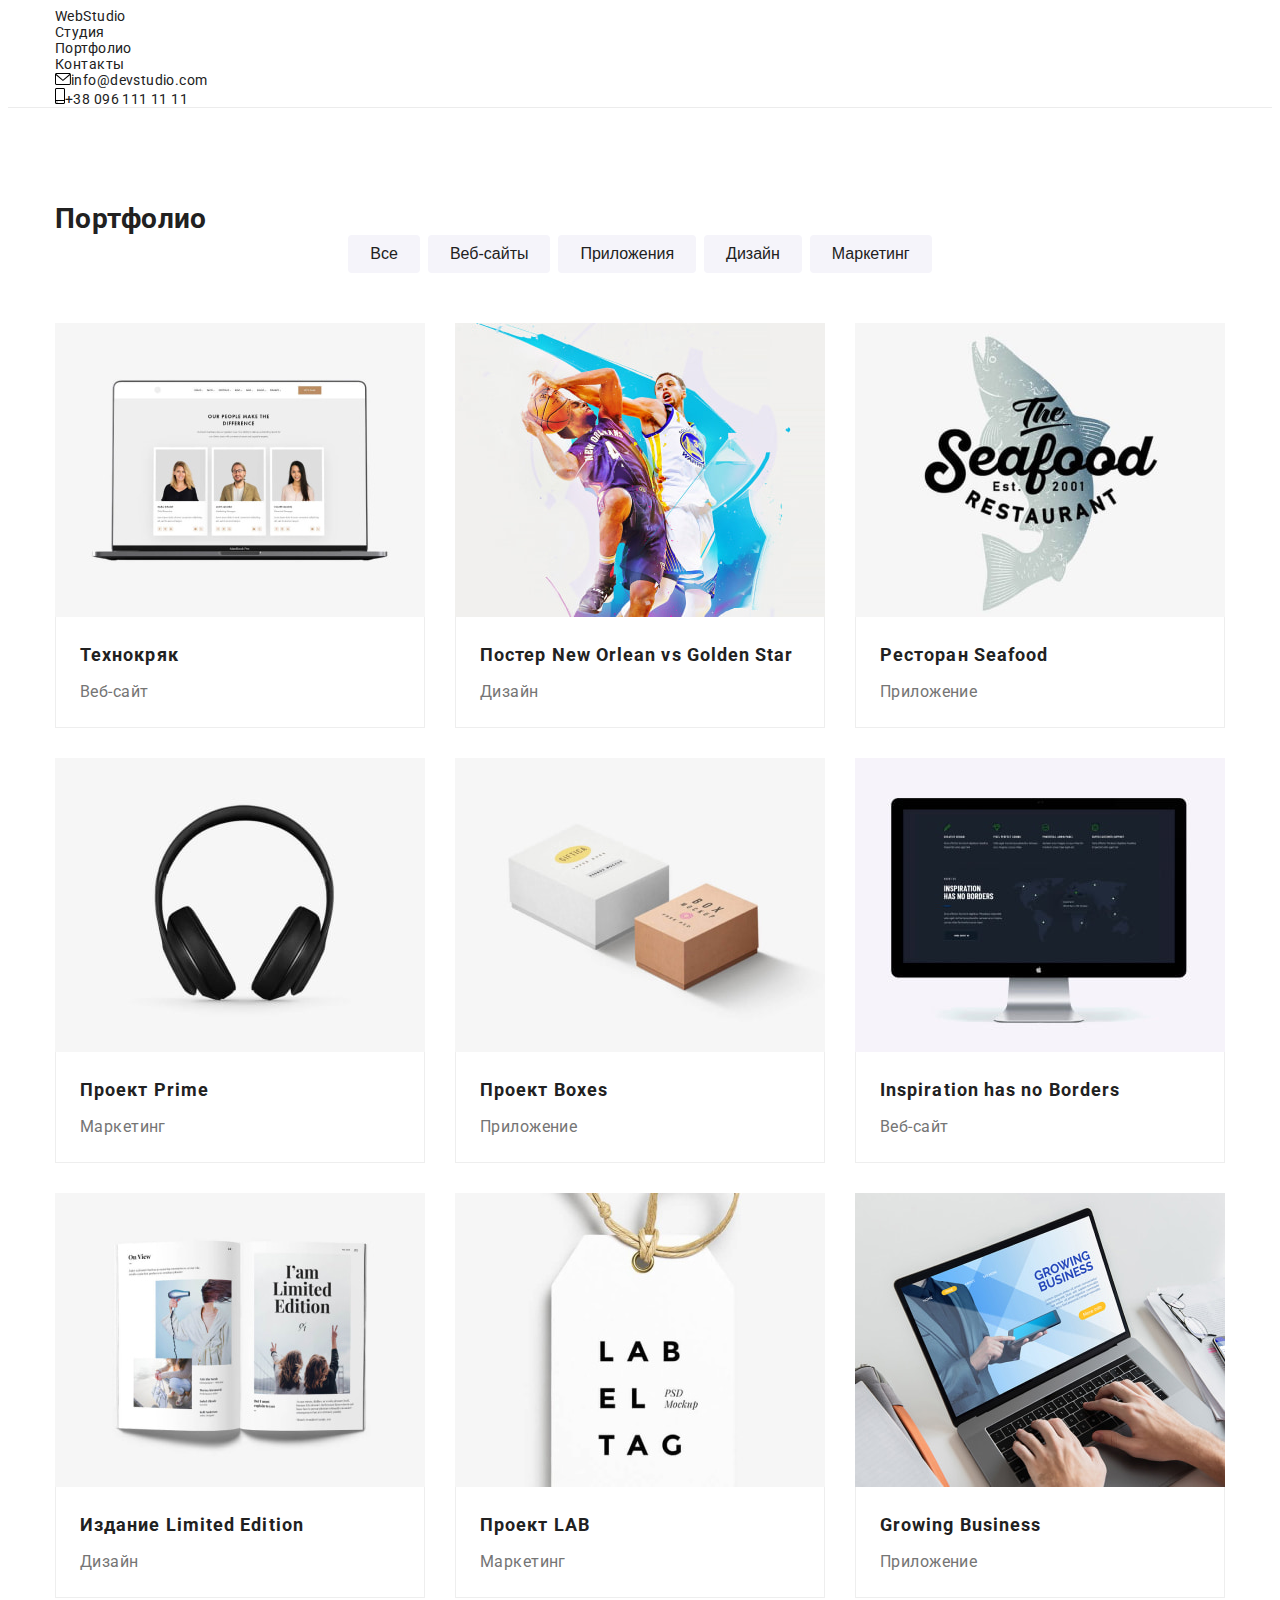
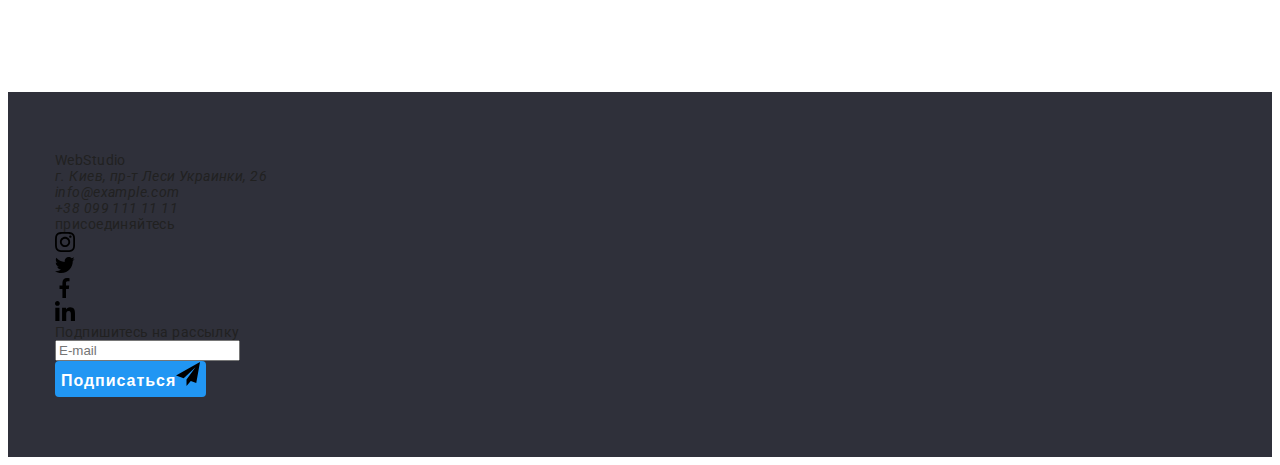
==== portfolio.html @ ee99126b "Added clone repository goit-markup-hw-06" ====
<!DOCTYPE html>
<html lang="ru">
  <head>
    <meta charset="UTF-8" />
    <meta http-equiv="X-UA-Compatible" content="IE=edge" />
    <meta name="viewport" content="width=device-width, initial-scale=1.0" />
    <title>Студия</title>
    <link
      rel="stylesheet"
      href="https://cdnjs.cloudflare.com/ajax/libs/modern-normalize/1.1.0/modern-normalize.min.css"
      integrity="sha512-wpPYUAdjBVSE4KJnH1VR1HeZfpl1ub8YT/NKx4PuQ5NmX2tKuGu6U/JRp5y+Y8XG2tV+wKQpNHVUX03MfMFn9Q=="
      crossorigin="anonymous"
      referrerpolicy="no-referrer"
    />
    <link rel="stylesheet" href="./css/styles.css" />
    <link rel="preconnect" href="https://fonts.googleapis.com" />
    <link rel="preconnect" href="https://fonts.gstatic.com" crossorigin />
    <link
      href="https://fonts.googleapis.com/css2?family=Raleway:wght@700&family=Roboto:wght@400;500;700;900&display=swap"
      rel="stylesheet"
    />
  </head>

  <body>
    <!-- header -->
    <header class="header">
      <div class="container header-container">
        <nav class="header-nav">
          <a class="header-logo link" href="/index.html"
            ><span class="header-colortext">Web</span>Studio</a
          >

          <ul class="list header-list">
            <li class="header-item">
              <a class="link header-link" href="./index.html">Студия</a>
            </li>
            <li class="header-item">
              <a class="link header-link current" href="./portfolio.html"
                >Портфолио</a
              >
            </li>
            <li class="header-item">
              <a class="link header-link" href="">Контакты</a>
            </li>
          </ul>
        </nav>

        <ul class="list contacts-list">
          <li class="header-item">
            <a class="link header-icon-link" href="mailto:info@devstudio.com"
              ><svg class="header-icon" width="16" height="12">
                <use href="./images/icons.svg#icon-mail"></use></svg
              >info@devstudio.com</a
            >
          </li>
          <li class="header-item">
            <a class="link header-icon-link" href="tel:+380961111111">
              <svg class="header-icon" width="10" height="16">
                <use href="./images/icons.svg#icon-smartphone"></use></svg
              >+38 096 111 11 11</a
            >
          </li>
        </ul>
      </div>
    </header>

    <main>
      <!-- portfolio page -->
      <section class="section portfolio">
        <div class="container">
          <!-- logical header  -->
          <h1 class="portfolio-title">Портфолио</h1>

          <!-- button block -->
          <ul class="list portfolio-filter-list">
            <li class="portfolio-item">
              <button class="portfolio-btn" type="button">Все</button>
            </li>
            <li class="portfolio-item">
              <button class="portfolio-btn" type="button">Веб-сайты</button>
            </li>
            <li class="portfolio-item">
              <button class="portfolio-btn" type="button">Приложения</button>
            </li>
            <li class="portfolio-item">
              <button class="portfolio-btn" type="button">Дизайн</button>
            </li>
            <li class="portfolio-item">
              <button class="portfolio-btn" type="button">Маркетинг</button>
            </li>
          </ul>

          <ul class="list portfolio-list">
            <li class="portfolio-item portfolio-cards">
              <a class="link portfolio-link" href="">
                <div class="portfolio-cards-div">
                  <img
                    class="portfolio-picture"
                    src="./images/portfolio/site-technocryak.jpg"
                    alt="Веб-сайт"
                    width="370"
                  />
                  <p class="portfolio-text-back">
                    Технокряк это современная площадка распространения
                    коронавируса. Компании используют эту платформу для
                    цифрового шпионажа и атак на защищённые сервера конкурентов.
                  </p>
                </div>

                <div class="portfolio-div">
                  <h2 class="portfolio-second-title">Технокряк</h2>
                  <p class="portfolio-after-title">Веб-сайт</p>
                </div>
              </a>
            </li>

            <li class="portfolio-item portfolio-cards">
              <a class="link portfolio-link" href="">
                <div class="portfolio-cards-div">
                  <img
                    class="portfolio-picture"
                    src="./images/portfolio/poster.jpg"
                    alt="Баскетболисты играют в баскетбол"
                    width="370"
                  />

                  <p class="portfolio-text-back">
                    Технокряк это современная площадка распространения
                    коронавируса. Компании используют эту платформу для
                    цифрового шпионажа и атак на защищённые сервера конкурентов.
                  </p>
                </div>

                <div class="portfolio-div">
                  <h2 class="portfolio-second-title">
                    Постер New Orlean vs Golden Star
                  </h2>
                  <p class="portfolio-after-title">Дизайн</p>
                </div>
              </a>
            </li>

            <li class="portfolio-item portfolio-cards">
              <a class="link portfolio-link" href="">
                <div class="portfolio-cards-div">
                  <img
                    class="portfolio-picture"
                    src="./images/portfolio/restaurant-seafood.jpg"
                    alt="Логотип с рыбой"
                    width="370"
                  />

                  <p class="portfolio-text-back">
                    Технокряк это современная площадка распространения
                    коронавируса. Компании используют эту платформу для
                    цифрового шпионажа и атак на защищённые сервера конкурентов.
                  </p>
                </div>

                <div class="portfolio-div">
                  <h2 class="portfolio-second-title">Ресторан Seafood</h2>
                  <p class="portfolio-after-title">Приложение</p>
                </div>
              </a>
            </li>

            <li class="portfolio-item portfolio-cards">
              <a class="link portfolio-link" href="">
                <div class="portfolio-cards-div">
                  <img
                    class="portfolio-picture"
                    src="./images/portfolio/project-prime.jpg"
                    alt="Черные наушники"
                    width="370"
                  />
                  <p class="portfolio-text-back">
                    Технокряк это современная площадка распространения
                    коронавируса. Компании используют эту платформу для
                    цифрового шпионажа и атак на защищённые сервера конкурентов.
                  </p>
                </div>

                <div class="portfolio-div">
                  <h2 class="portfolio-second-title">Проект Prime</h2>
                  <p class="portfolio-after-title">Маркетинг</p>
                </div>
              </a>
            </li>

            <li class="portfolio-item portfolio-cards">
              <a class="link portfolio-link" href="">
                <div class="portfolio-cards-div">
                  <img
                    class="portfolio-picture"
                    src="./images/portfolio/project-boxes.jpg"
                    alt="Две коробки"
                    width="370"
                  />
                  <p class="portfolio-text-back">
                    Технокряк это современная площадка распространения
                    коронавируса. Компании используют эту платформу для
                    цифрового шпионажа и атак на защищённые сервера конкурентов.
                  </p>
                </div>

                <div class="portfolio-div">
                  <h2 class="portfolio-second-title">Проект Boxes</h2>
                  <p class="portfolio-after-title">Приложение</p>
                </div>
              </a>
            </li>

            <li class="portfolio-item portfolio-cards">
              <a class="link portfolio-link" href="">
                <div class="portfolio-cards-div">
                  <img
                    class="portfolio-picture"
                    src="./images/portfolio/site-inspiration.jpg"
                    alt="Монитор со статистикой"
                    width="370"
                  />
                  <p class="portfolio-text-back">
                    Технокряк это современная площадка распространения
                    коронавируса. Компании используют эту платформу для
                    цифрового шпионажа и атак на защищённые сервера конкурентов.
                  </p>
                </div>

                <div class="portfolio-div">
                  <h2 class="portfolio-second-title" lang="en">
                    Inspiration has no Borders
                  </h2>
                  <p class="portfolio-after-title">Веб-сайт</p>
                </div>
              </a>
            </li>

            <li class="portfolio-item portfolio-cards">
              <a class="link portfolio-link" href="">
                <div class="portfolio-cards-div">
                  <img
                    class="portfolio-picture"
                    src="./images/portfolio/limited-edition.jpg"
                    alt="Книга со статьями"
                    width="370"
                  />
                  <p class="portfolio-text-back">
                    Технокряк это современная площадка распространения
                    коронавируса. Компании используют эту платформу для
                    цифрового шпионажа и атак на защищённые сервера конкурентов.
                  </p>
                </div>

                <div class="portfolio-div">
                  <h2 class="portfolio-second-title">
                    Издание Limited Edition
                  </h2>
                  <p class="portfolio-after-title">Дизайн</p>
                </div>
              </a>
            </li>

            <li class="portfolio-item portfolio-cards">
              <a class="link portfolio-link" href="">
                <div class="portfolio-cards-div">
                  <img
                    class="portfolio-picture"
                    src="./images/portfolio/project-lab.jpg"
                    alt="Бирка"
                    width="370"
                  />
                  <p class="portfolio-text-back">
                    Технокряк это современная площадка распространения
                    коронавируса. Компании используют эту платформу для
                    цифрового шпионажа и атак на защищённые сервера конкурентов.
                  </p>
                </div>

                <div class="portfolio-div">
                  <h2 class="portfolio-second-title">Проект LAB</h2>
                  <p class="portfolio-after-title">Маркетинг</p>
                </div>
              </a>
            </li>

            <li class="portfolio-item portfolio-cards">
              <a class="link portfolio-link" href="">
                <div class="portfolio-cards-div">
                  <img
                    class="portfolio-picture"
                    src="./images/portfolio/growing-business.jpg"
                    alt="Человек печтает на ноутбуке"
                    width="370"
                  />
                  <p class="portfolio-text-back">
                    Технокряк это современная площадка распространения
                    коронавируса. Компании используют эту платформу для
                    цифрового шпионажа и атак на защищённые сервера конкурентов.
                  </p>
                </div>

                <div class="portfolio-div">
                  <h2 class="portfolio-second-title" lang="en">
                    Growing Business
                  </h2>
                  <p class="portfolio-after-title">Приложение</p>
                </div>
              </a>
            </li>
          </ul>
        </div>
      </section>
    </main>
    <!-- site footer -->
    <footer class="footer">
      <div class="container footer-container">
        <div class="footer-address-div">
          <a class="link footer-logo" href="/index.html"
            ><span class="footer-colortext">Web</span>Studio</a
          >

          <address class="footer-address">
            <ul class="list footer-list">
              <li class="footer-contact">
                <a
                  class="link add"
                  target="_blank"
                  rel="noopener noreferrer"
                  href="https://goo.gl/maps/jbVV8wjMCnb47XMv7"
                  >г. Киев, пр-т Леси Украинки, 26</a
                >
              </li>
              <li class="footer-contact">
                <a class="link footer-contact" href="mailto:info@example.com"
                  >info@example.com</a
                >
              </li>
              <li class="footer-contact">
                <a class="link footer-contact" href="tel:+380991111111"
                  >+38 099 111 11 11</a
                >
              </li>
            </ul>
          </address>
        </div>

        <div class="footer-social-div">
          <p class="footer-text">присоединяйтесь</p>
          <ul class="list footer-social-list">
            <li class="footer-social-item">
              <a class="footer-social-link footer-link" href="">
                <svg class="footer-social-icon" width="20" height="20">
                  <use href="./images/icons.svg#icon-instagram"></use>
                </svg>
              </a>
            </li>
            <li class="footer-social-item">
              <a class="footer-social-link footer-link" href=""
                ><svg class="footer-social-icon" width="20" height="20">
                  <use href="./images/icons.svg#icon-twitter"></use></svg
              ></a>
            </li>
            <li class="footer-social-item">
              <a class="footer-social-link footer-link" href=""
                ><svg class="footer-social-icon" width="20" height="20">
                  <use href="./images/icons.svg#icon-facebook"></use></svg
              ></a>
            </li>
            <li class="footer-social-item">
              <a class="footer-social-link footer-link" href=""
                ><svg class="footer-social-icon" width="20" height="20">
                  <use href="./images/icons.svg#icon-linkedin"></use></svg
              ></a>
            </li>
          </ul>
        </div>

        <form class="footer-send" action="#">
          <div class="footer-form-div">
            <div class="footer-form-send">
              <p class="footer-send-title">Подпишитесь на рассылку</p>
              <input
                class="input footer-form-input"
                type="email"
                name="user-send-email"
                placeholder="E-mail"
              />
            </div>
            <div class="footer-button-div">
              <button class="button footer-button-send" type="submit">
                Подписаться<svg class="footer-btn-icon" width="24" height="24">
                  <use href="images/icons.svg#icon-icon-send"></use>
                </svg>
              </button>
            </div>
          </div>
        </form>
      </div>
    </footer>
  </body>
</html>
---- css/styles.css ----
/* basic style settings */

*,
::after,
::before {
  box-sizing: border-box;
}

p,
h1,
h2,
h3,
h4,
h5,
h6 {
  margin: 0;
  padding: 0;
}

ul,
ol {
  margin: 0;
  padding-left: 0;
  list-style: none;
}

img {
  display: block;
  max-width: 100%;
  height: auto;
}

.section {
  padding-top: 94px;
  padding-bottom: 94px;
}

.container {
  width: 1200px;
  padding-left: 15px;
  padding-right: 15px;
  margin: 0 auto;
}

.link {
  display: block;
  text-decoration: none;
  color: var(--primary-text-color);
}

.input {
  outline: none;
}

:root {
  --primary-text-color: #212121;
  --accent-color: #2196f3;
  --paragraph-color: #757575;
  --primary-background-color: #e5e5e5;
  --primary-white-color: #ffffff;
  --accent-background-color: #2f303a;
  --background-btn-color: #f5f4fa;
  --background-accent-btn: #188ce8;
  --header-border: #ececec;
  --icon-color: #afb1b8;
}

@keyframes animation-btn {
  0% {
    opacity: 0;
  }

  100% {
    opacity: 1;
  }
}

body {
  color: var(--primary-text-color);
  background-color: var(--primary-white-color);

  font-family: Roboto, sans-serif;
  font-size: 14px;
  letter-spacing: 0.03em;
}

/* customizing styles header */

.header {
  border-bottom: 1px solid var(--header-border);
}

.header__container {
  display: flex;
  align-items: center;
}

.nav {
  display: flex;
  align-items: center;
}

.logo {
  font-family: Raleway;
  font-size: 26px;
  line-height: 1.19;
}

.logo__text {
  color: var(--accent-color);
}

.page__list {
  display: flex;
  margin-left: 93px;
}

.page__item {
  display: flex;
  justify-content: center;
  align-items: center;

  margin-right: 50px;
}

.page__item:last-child {
  margin-right: 0;
}

.page__link {
  display: block;
  padding-top: 32px;
  padding-bottom: 32px;

  position: relative;

  transition: 250ms cubic-bezier(0.4, 0, 0.2, 1);
}

.page__link:hover,
.page__link:focus {
  color: var(--accent-color);
}

.page__link::after {
  content: "";

  display: block;
  position: absolute;
  bottom: -1px;

  width: 100%;
  height: 4px;
  border-radius: 2px;
  opacity: 0;

  background-color: var(--accent-color);

  transition: 250ms cubic-bezier(0.4, 0, 0.2, 1);
}

.page__link:hover::after,
.page__link:focus::after {
  opacity: 1;
}

.page__link--after::after {
  content: "";

  display: block;
  position: absolute;
  bottom: -1px;

  width: 100%;
  height: 4px;
  border-radius: 2px;
  opacity: 1;

  background-color: var(--accent-color);

  transition: 250ms cubic-bezier(0.4, 0, 0.2, 1);
}

.contacts__list {
  display: flex;
  margin-left: auto;
}

.contacts__item--append {
  margin-right: 50px;
}

.contacts__link {
  display: flex;
  align-items: center;

  font-weight: 500;
  letter-spacing: 0.02em;

  fill: var(--paragraph-color);
  color: var(--paragraph-color);

  transition: 250ms cubic-bezier(0.4, 0, 0.2, 1);
}

.contacts__link:hover,
.contacts__link:focus {
  fill: var(--accent-color);
  color: var(--accent-color);
}

.contacts__icon {
  display: flex;
  margin-right: 10px;
}

/* customizing styles hero block */

.hero {
  max-width: 1600px;
  height: 600px;

  background-color: var(--accent-background-color);
  background-image: linear-gradient(
      rgba(47, 48, 58, 0.4),
      rgba(47, 48, 58, 0.4)
    ),
    url(../images/hero-bg.jpg);
  background-repeat: no-repeat;
  background-position: center;
  background-size: cover;

  margin: 0 auto;
  padding-top: 200px;
  padding-bottom: 200px;
  align-items: center;
}

.hero__container {
  text-align: center;
}

.hero__title {
  margin-bottom: 30px;

  color: var(--primary-white-color);

  font-weight: 900;
  font-size: 44px;
  line-height: 1.36;
  text-align: center;
  letter-spacing: 0.06em;
  text-transform: uppercase;
}

.button {
  font-weight: bold;
  font-size: 16px;
  line-height: calc(30 / 16);
  letter-spacing: 0.06em;

  border-radius: 4px;
  border: none;

  cursor: pointer;

  color: var(--primary-white-color);
  background-color: var(--accent-color);

  transition: 250ms cubic-bezier(0.4, 0, 0.2, 1);
}

.hero__btn {
  padding: 10px 32px;
}

.hero__btn:hover,
.hero__btn:focus {
  background-color: var(--background-accent-btn);
}

/***** customizing styles about, advantages and svg-div blocks *****/

/* block about */
.about {
  padding-top: 94px;
  padding-bottom: 94px;
}

.about__title--hidden {
  /* hide the title */
  position: absolute;
  width: 1px;
  height: 1px;
  margin: -1px;
  padding: 0;
  overflow: hidden;
  border: 0;
  clip: rect(0 0 0 0);
}

/* block advantages */

.advantages {
  display: flex;
  justify-content: space-between;
}

.advantages__item--append {
  margin-right: 30px;
}

.advantages__item--preperend {
  margin-right: 0;
}

/* block svg-div */

.svg-box {
  display: flex;
  align-items: center;
  justify-content: center;

  margin-bottom: 30px;

  width: 270px;
  height: 120px;

  background-color: var(--background-btn-color);
  border-radius: 4px;
}

.advantages__title {
  margin-bottom: 10px;

  font-size: 14px;
  line-height: 1.14;
  text-transform: uppercase;
}

.advantages__text {
  line-height: 1.5;

  color: var(--paragraph-color);
}

/* customizing styles activity block */

.activity {
  padding-top: 0;
}

.activity__title {
  margin-bottom: 50px;

  font-size: 36px;
  line-height: 1.17;
  text-align: center;
}

/* development block */

.development__list {
  display: flex;
  align-items: center;
}

.development__item--append {
  margin-right: 30px;
}

.development__item--prepend {
  margin-right: 0;
}

.picture-box {
  position: relative;
}

.picture__text {
  position: absolute;
  bottom: 0;
  left: 0;

  width: 100%;
  padding: 27px;

  font-weight: bold;
  letter-spacing: 0.03em;
  line-height: 1.14;
  text-align: center;
  text-transform: uppercase;

  color: var(--primary-white-color);
  background: rgba(47, 48, 58, 0.8);
}

/* customizing styles team block */

.team {
  background-color: var(--background-btn-color);
}

.team__title {
  margin-bottom: 50px;

  font-size: 36px;
  line-height: calc(42 / 36);
  text-align: center;
}

.employee {
  display: flex;
  align-items: center;
  justify-content: center;
}

.employee__item--append {
  margin-right: 30px;
}

.employee__item--prepend {
  margin-right: 0;
}

.employee__item {
  background-color: var(--primary-white-color);

  box-shadow: 0px 1px 3px rgba(0, 0, 0, 0.12), 0px 1px 1px rgba(0, 0, 0, 0.14),
    0px 2px 1px rgba(0, 0, 0, 0.2);
  border-radius: 0px 0px 4px 4px;
}

.description {
  padding-top: 30px;
  padding-bottom: 30px;
}

.description__title {
  margin-bottom: 10px;

  font-weight: 500;
  font-size: 16px;
  line-height: 1.18;
  text-align: center;
}

.description__text {
  margin-bottom: 16px;

  color: var(--paragraph-color);

  font-size: 16px;
  line-height: 1.18;
  text-align: center;
}

.social-networks {
  display: flex;
  justify-content: center;
}

.social-networks__item--append {
  margin-right: 10px;
}

.social-networks__item--prepend {
  margin-right: 0;
}

.social-networks__link {
  display: flex;
  align-items: center;
  justify-content: center;

  width: 44px;
  height: 44px;
  border-radius: 50%;

  transition: 250ms cubic-bezier(0.4, 0, 0.2, 1);
}

.social-networks__link:hover,
.social-networks__link:focus {
  background-color: var(--accent-color);
}

.social-networks__link:hover .social-networks__icon,
.social-networks__link:focus .social-networks__icon {
  fill: var(--primary-white-color);
}

.social-networks__icon {
  fill: var(--icon-color);

  transition: 250ms cubic-bezier(0.4, 0, 0.2, 1);
}

/* customizing styles clients */

.clients-box__title {
  text-align: center;
  margin-bottom: 50px;

  font-size: 36px;
  line-height: calc(42 / 36);
  letter-spacing: 0.03em;
}

.brand {
  display: flex;
  align-items: center;
  justify-content: center;
}

.brand__item--append {
  margin-right: 30px;
}

.brand__link {
  display: flex;
  align-items: center;
  justify-content: center;

  width: 170px;
  height: 92px;

  border: 1px solid #afb1b8;
  border-radius: 4px;

  fill: var(--icon-color);

  transition: 250ms cubic-bezier(0.4, 0, 0.2, 1);
}

.brand__icon {
  fill: var(--icon-color);

  transition: 250ms cubic-bezier(0.4, 0, 0.2, 1);
}

.brand__link:hover,
.brand__link:focus {
  border: 1px solid var(--accent-color);
}

.brand__link:hover .brand__icon,
.brand__link:focus .brand__icon {
  fill: var(--accent-color);
}

/* customizing styles footer */

.footer {
  padding-top: 60px;
  padding-bottom: 60px;

  background-color: var(--accent-background-color);
}

.footer__container {
  display: flex;
  align-items: baseline;
}

.address-box:not(:last-child) {
  margin-right: 70px;
}

.logo--inverse {
  margin-bottom: 20px;

  color: var(--primary-white-color);
}

.logo__text--accent-color {
  color: var(--accent-color);
}

.address__link:focus {
  color: var(--accent-color);
}

.address__link {
  font-style: normal;
  line-height: 1.71;

  color: rgba(255, 255, 255, 0.6);
}

.address__link--light-color {
  color: var(--primary-white-color);

  transition: 250ms cubic-bezier(0.4, 0, 0.2, 1);
}

.address__link--light-color:hover,
.address__link--light-color:focus {
  color: var(--accent-color);
}

.address__item--append {
  margin-bottom: 9px;
}

.social-box {
  margin-right: 93px;
}

.social-box__text {
  margin-bottom: 20px;

  font-weight: bold;
  line-height: 16px;
  letter-spacing: 0.03em;
  text-transform: uppercase;

  color: var(--primary-white-color);
}

.footer-social {
  display: flex;
  justify-content: center;
}

.footer-social__item--append {
  margin-right: 10px;
}

.footer-social__link {
  display: flex;
  align-items: center;
  justify-content: center;

  padding: 15px;
}

.footer-social__icon {
  fill: var(--primary-white-color);

  transition: 250ms cubic-bezier(0.4, 0, 0.2, 1);
}

.footer-social__item {
  display: flex;
  align-items: center;
  justify-content: center;

  width: 44px;
  height: 44px;
  border-radius: 50%;

  transition: 250ms cubic-bezier(0.4, 0, 0.2, 1);

  background-color: rgba(255, 255, 255, 0.1);
}

.footer-social__item:hover,
.footer-social__item:focus {
  background-color: var(--accent-color);
}

/* customizing styles footer-form */

.footer-form-box {
  display: flex;
}

.footer-form {
  margin-right: 12px;
}

.footer-form__label {
  margin-bottom: 20px;

  font-weight: bold;
  font-size: 14px;
  line-height: calc(16 / 14);
  letter-spacing: 0.03em;
  text-transform: uppercase;

  color: var(--primary-white-color);
}

.footer-form__input {
  padding-top: 15px;
  padding-left: 16px;
  padding-bottom: 15px;

  width: 358px;
  height: 50px;

  border: 1px solid rgba(255, 255, 255, 0.3);
  box-sizing: border-box;
  filter: drop-shadow(0px 4px 4px rgba(0, 0, 0, 0.15));
  border-radius: 4px;

  color: var(--primary-white-color);
  background-color: var(--accent-background-color);

  transition: 250ms cubic-bezier(0.4, 0, 0.2, 1);
}

.footer-form__input:focus {
  border-color: var(--header-border);
}

.button-box {
  display: flex;
  align-items: flex-end;
}

.button--styles {
  display: flex;
  align-items: center;

  padding: 10px 29px;

  box-shadow: 0px 4px 4px rgba(0, 0, 0, 0.15);
}

.button--styles:hover,
.button--styles:focus {
  background-color: var(--background-accent-btn);
}

.button__icon {
  margin-left: 10px;

  fill: var(--primary-white-color);
}

/* customizing styles modal */

.backdrop-hidden {
  position: fixed;
  top: 0;

  width: 100vw;
  height: 100vw;

  transition: opacity 250ms cubic-bezier(0.4, 0, 0.2, 1),
    visibility 250ms cubic-bezier(0.4, 0, 0.2, 1);

  background-color: rgba(0, 0, 0, 0.2);
}

.is-hidden {
  opacity: 0;
  pointer-events: none;
  visibility: hidden;
}

.backdrop-hidden .is-hidden .modal {
  transform: scale(0.5) translate(30px, 30px);
}

.modal {
  position: fixed;
  top: 50%;
  left: 50%;
  transform: translate(-50%, -50%) scaleX(1);
  transition: 250ms cubic-bezier(0.4, 0, 0.2, 1);

  width: 528px;
  min-height: 581px;

  padding: 40px;

  box-shadow: 0px 1px 3px rgba(0, 0, 0, 0.12), 0px 1px 1px rgba(0, 0, 0, 0.14),
    0px 2px 1px rgba(0, 0, 0, 0.2);
  border-radius: 4px;

  animation-name: animation-btn;
  animation-duration: 1500ms;
  animation-timing-function: linear;
  /* animation-iteration-count: 1; */

  background-color: var(--primary-white-color);
}

.modal-close {
  position: absolute;
  top: 8px;
  right: 8px;

  display: flex;
  justify-content: center;
  text-align: center;
  align-items: center;

  padding: 0;

  width: 30px;
  height: 30px;

  border: 1px solid rgba(0, 0, 0, 0.1);
  border-radius: 30px;

  background-color: var(--primary-white-color);
}

.modal-close__icon {
  position: absolute;
  top: 50%;
  left: 50%;
  transform: translate(-50%, -50%);

  transition: 250ms cubic-bezier(0.4, 0, 0.2, 1);
}

.modal-close__icon:hover,
.modal-close__icon:focus {
  fill: var(--accent-color);
}

.modal__title {
  margin-bottom: 12px;

  font-weight: bold;
  font-size: 20px;
  line-height: 1.15;
  letter-spacing: 0.03em;
  text-align: center;
}

.modal-form-box--appened {
  margin-bottom: 10px;
}

.modal-form-box {
  position: relative;
}

/* меняем цвет бордера при фокусе в поле формы (2 способ)

.modal-form__box:focus-within > .form-input {
  border: 1px solid var(--accent-color);
} */

.label-contact {
  display: block;

  margin-bottom: 4px;

  font-size: 12px;
  line-height: 14px;
  letter-spacing: 1.17;

  color: var(--paragraph-color);
}

.input-contact {
  padding: 12px 16px;
  padding-left: 42px;

  width: 100%;
  height: 40px;

  border: 1px solid rgba(33, 33, 33, 0.2);
  box-sizing: border-box;
  border-radius: 4px;

  transition: 250ms cubic-bezier(0.4, 0, 0.2, 1);
}

.input-contact:focus {
  border: 1px solid var(--accent-color);
}

/* при фокусе иконка меняет цвет (выбираются все классы form-icon) */
.input-contact:focus ~ .form-icon {
  fill: var(--accent-color);
}

.input-contact--refactoring {
  resize: none;

  width: 100%;
  height: 120px;

  padding-left: 16px;
  margin-bottom: 20px;
}

.input-contact__textarea::placeholder {
  font-size: 12px;
  line-height: calc(14 / 12);
  letter-spacing: 0.01em;

  color: rgba(117, 117, 117, 0.5);
}

.form-icon {
  position: absolute;
  top: 55%;
  left: 15px;
}

.modal-checkbox {
  display: flex;
  align-items: center;

  margin-bottom: 30px;
}

.label-checkbox {
  display: inline-flex;
  align-items: center;

  margin-left: 10px;

  font-size: 14px;
  line-height: calc(24 / 14);
  letter-spacing: 0.03em;

  color: var(--paragraph-color);
}

.input-checkbox {
  -webkit-appearance: none;
  -moz-appearance: none;
  appearance: none;

  position: absolute;

  transition: 250ms cubic-bezier(0.4, 0, 0.2, 1);
}

.modal-checkbox__text {
  display: inline-block;

  margin-right: 9px;

  width: 16px;
  height: 15px;

  border: 2px solid var(--primary-text-color);
  border-radius: 2px;
}

.input-checkbox:checked + .modal-checkbox__text {
  background-image: url(../images/icon-check.svg);
  background-size: contain;
  background-origin: border-box;

  border: none;
}

.modal-checkbox__box {
  position: relative;

  margin-left: 4px;
}

.modal-checkbox__link {
  text-decoration: none;

  color: var(--accent-color);
}

.modal-checkbox__link::after {
  content: "";
  position: absolute;

  width: 100%;

  left: 0;
  bottom: 4px;

  border: 0.1px solid var(--accent-color);
}

.form-button {
  text-align: center;
}

.button__submit {
  text-align: center;
  align-items: center;

  padding: 10px 55px;

  font-weight: bold;
  font-size: 16px;
  line-height: calc(30 / 16);
  letter-spacing: 0.06em;

  box-shadow: 0px 4px 4px rgba(0, 0, 0, 0.15);
  border-radius: 4px;
  border: none;

  background: var(--accent-color);
  color: var(--primary-white-color);

  transition: 250ms cubic-bezier(0.4, 0, 0.2, 1);
}

.button__submit:hover,
.button__submit:focus {
  background-color: var(--background-accent-btn);
}

/* ----portfolio---- */

/* customizing styles portfolio page */

/* --- add modifier --hidden in HTML --- */

.portfolio-title--hidden {
  /* hide the title */
  position: absolute;
  width: 1px;
  height: 1px;
  margin: -1px;
  padding: 0;
  overflow: hidden;
  border: 0;
  clip: rect(0 0 0 0);
}

.portfolio-filter-list {
  display: flex;
  justify-content: center;
  margin-bottom: 50px;
}

.portfolio-filter-list .portfolio-item + .portfolio-item {
  margin-left: 8px;
}

.portfolio-list {
  display: flex;
  flex-wrap: wrap;
  margin-top: -30px;
  margin-left: -30px;
}

.portfolio-cards {
  margin-top: 30px;
  margin-left: 30px;
  flex-basis: calc(100% - 90px) / 3;
}

.portfolio-cards:hover .portfolio-text-back {
  transform: translateY(0);
}

.portfolio-cards:hover {
  box-shadow: 0px 1px 1px rgba(0, 0, 0, 0.12), 0px 4px 4px rgba(0, 0, 0, 0.06),
    1px 4px 6px rgba(0, 0, 0, 0.16);
}

.portfolio-cards-div {
  position: relative;
  overflow: hidden;
}

.portfolio-link {
  transition: 250ms cubic-bezier(0.4, 0, 0.2, 1);
}

.portfolio-text-back {
  position: absolute;
  top: 0;
  left: 0;
  bottom: 0;

  width: 100%;
  padding: 63px 24px;
  margin-top: -1px;

  font-size: 18px;
  line-height: 1.56;
  letter-spacing: 0.03em;

  color: var(--primary-white-color);
  background-color: rgba(33, 150, 243, 0.9);

  transform: translateY(100%);
  transition: 250ms cubic-bezier(0.4, 0, 0.2, 1);
}

.portfolio-div {
  border-left: 1px solid #eeeeee;
  border-right: 1px solid #eeeeee;
  border-bottom: 1px solid #eeeeee;

  padding: 20px 24px 20px 24px;
}

.portfolio-btn {
  padding-top: 6px;
  padding-left: 22px;
  padding-bottom: 6px;
  padding-right: 22px;

  font-weight: 500;
  font-size: 16px;
  line-height: 1.62;
  text-align: center;

  border-width: 0px;
  border-radius: 4px;

  transition: 250ms cubic-bezier(0.4, 0, 0.2, 1);

  color: var(--primary-text-color);
  background-color: var(--background-btn-color);
}

.portfolio-btn:focus,
.portfolio-btn:hover {
  color: var(--primary-white-color);
  background-color: var(--accent-color);
  box-shadow: 0px 3px 1px rgba(0, 0, 0, 0.1), 0px 1px 2px rgba(0, 0, 0, 0.08),
    0px 2px 2px rgba(0, 0, 0, 0.12);
}

.portfolio-second-title {
  margin-bottom: 4px;

  font-weight: bold;
  font-size: 18px;
  line-height: 2;
  letter-spacing: 0.06em;
}

.portfolio-after-title {
  color: var(--paragraph-color);

  font-size: 16px;
  line-height: 1.87;
}
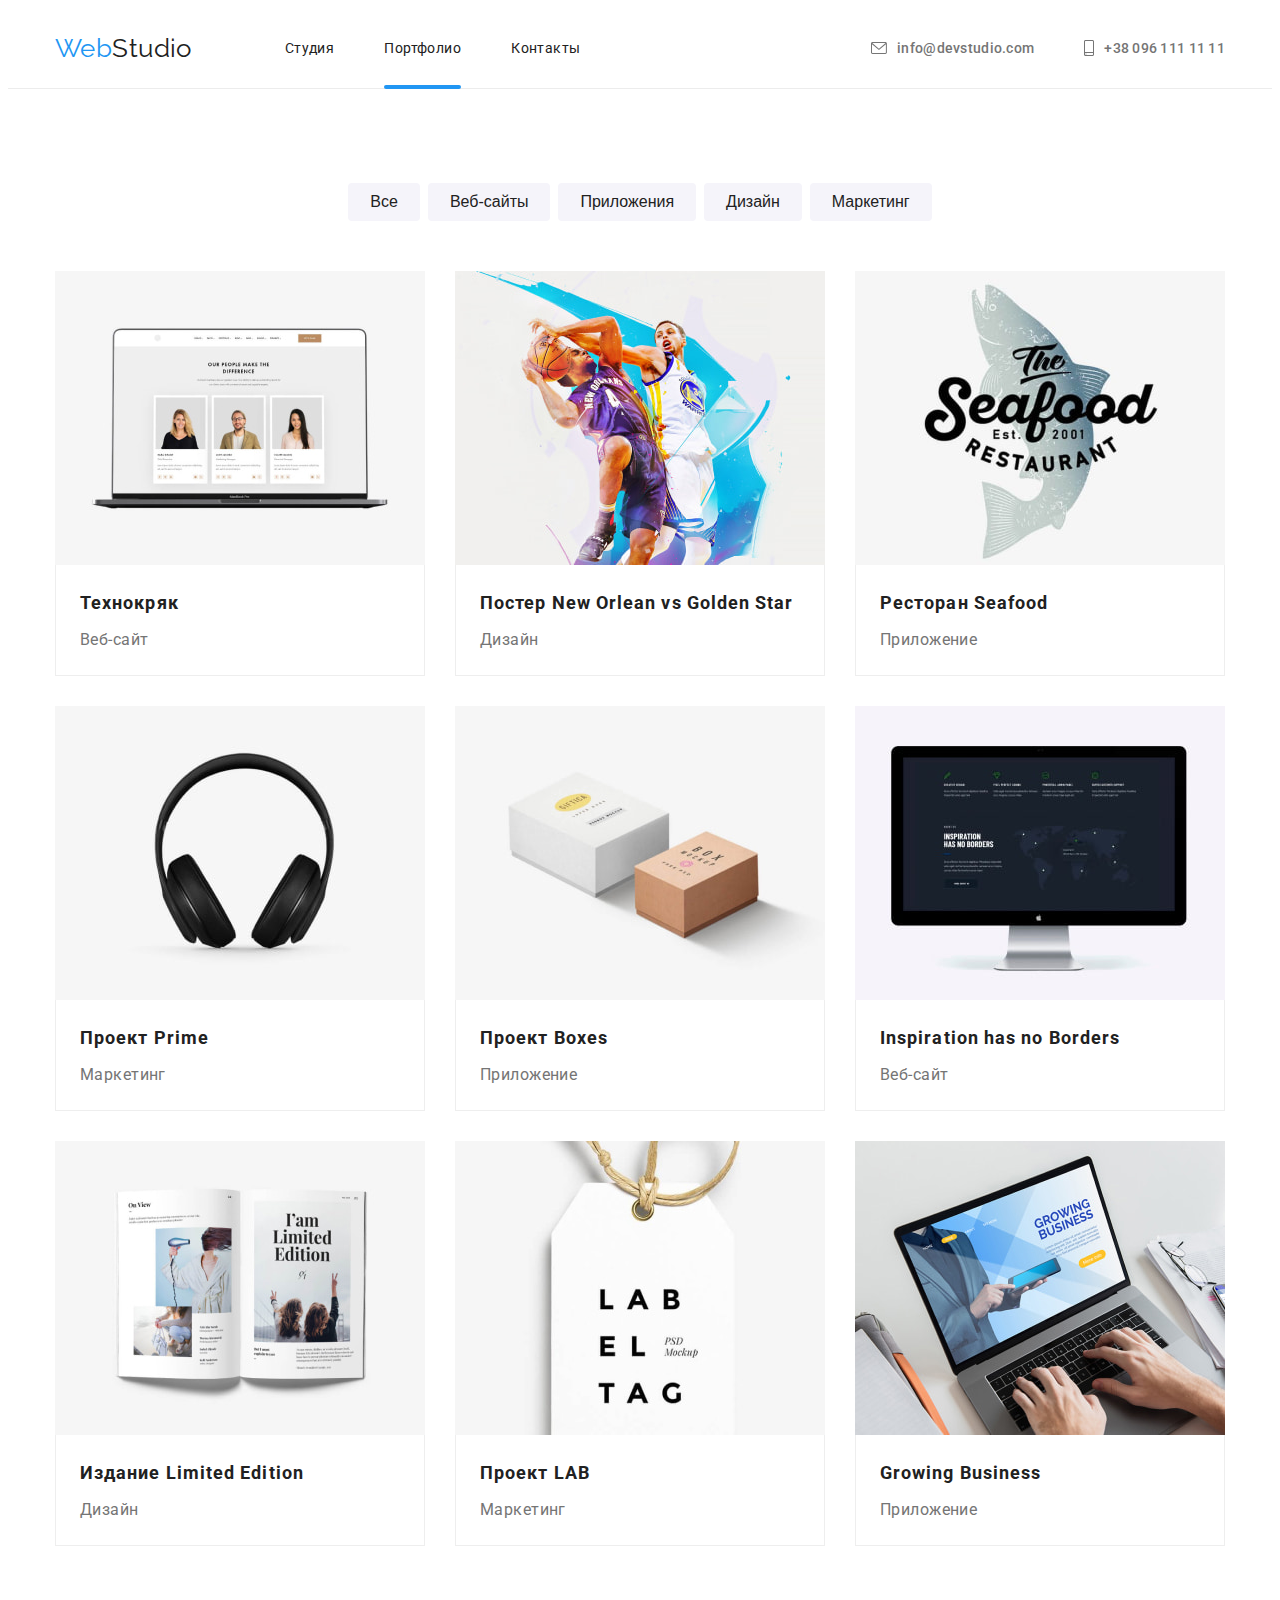
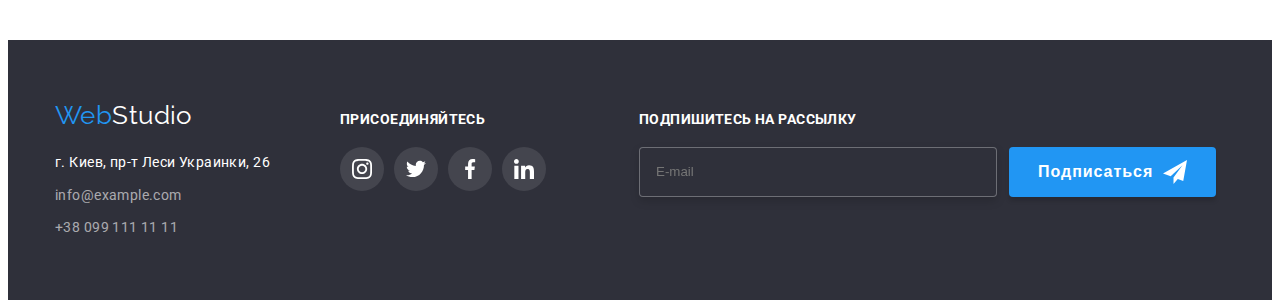
==== commit c970bc37: "Added refactoring code on BEM" ====
--- a/portfolio.html
+++ b/portfolio.html
@@ -24,38 +24,40 @@
   <body>
     <!-- header -->
     <header class="header">
-      <div class="container header-container">
-        <nav class="header-nav">
-          <a class="header-logo link" href="/index.html"
-            ><span class="header-colortext">Web</span>Studio</a
+      <div class="container header__container">
+        <nav class="nav">
+          <a class="logo link" href="/index.html"
+            ><span class="logo__text">Web</span>Studio</a
           >
 
-          <ul class="list header-list">
-            <li class="header-item">
-              <a class="link header-link" href="./index.html">Студия</a>
-            </li>
-            <li class="header-item">
-              <a class="link header-link current" href="./portfolio.html"
+          <ul class="list page__list">
+            <li class="page__item">
+              <a class="link page__link" href="./index.html">Студия</a>
+            </li>
+            <li class="page__item">
+              <a
+                class="link page__link page__link--overlay"
+                href="./portfolio.html"
                 >Портфолио</a
               >
             </li>
-            <li class="header-item">
-              <a class="link header-link" href="">Контакты</a>
+            <li class="page__item">
+              <a class="link page__link" href="">Контакты</a>
             </li>
           </ul>
         </nav>
 
-        <ul class="list contacts-list">
-          <li class="header-item">
-            <a class="link header-icon-link" href="mailto:info@devstudio.com"
-              ><svg class="header-icon" width="16" height="12">
+        <ul class="list contacts__list">
+          <li class="contacts__item contacts__item--append">
+            <a class="link contacts__link" href="mailto:info@devstudio.com"
+              ><svg class="contacts__icon" width="16" height="12">
                 <use href="./images/icons.svg#icon-mail"></use></svg
               >info@devstudio.com</a
             >
           </li>
-          <li class="header-item">
-            <a class="link header-icon-link" href="tel:+380961111111">
-              <svg class="header-icon" width="10" height="16">
+          <li class="contacts__item">
+            <a class="link contacts__link" href="tel:+380961111111">
+              <svg class="contacts__icon" width="10" height="16">
                 <use href="./images/icons.svg#icon-smartphone"></use></svg
               >+38 096 111 11 11</a
             >
@@ -66,244 +68,246 @@
 
     <main>
       <!-- portfolio page -->
-      <section class="section portfolio">
+      <section class="section">
         <div class="container">
           <!-- logical header  -->
-          <h1 class="portfolio-title">Портфолио</h1>
+          <h1 class="hidden-title hidden-title--hidden">Портфолио</h1>
 
           <!-- button block -->
-          <ul class="list portfolio-filter-list">
-            <li class="portfolio-item">
-              <button class="portfolio-btn" type="button">Все</button>
-            </li>
-            <li class="portfolio-item">
-              <button class="portfolio-btn" type="button">Веб-сайты</button>
-            </li>
-            <li class="portfolio-item">
-              <button class="portfolio-btn" type="button">Приложения</button>
-            </li>
-            <li class="portfolio-item">
-              <button class="portfolio-btn" type="button">Дизайн</button>
-            </li>
-            <li class="portfolio-item">
-              <button class="portfolio-btn" type="button">Маркетинг</button>
+          <ul class="list filter">
+            <li class="filter__item">
+              <button class="filter__button" type="button">Все</button>
+            </li>
+            <li class="filter__item">
+              <button class="filter__button" type="button">Веб-сайты</button>
+            </li>
+            <li class="filter__item">
+              <button class="filter__button" type="button">Приложения</button>
+            </li>
+            <li class="filter__item">
+              <button class="filter__button" type="button">Дизайн</button>
+            </li>
+            <li class="filter__item filter__item--append">
+              <button class="filter__button" type="button">Маркетинг</button>
             </li>
           </ul>
 
-          <ul class="list portfolio-list">
-            <li class="portfolio-item portfolio-cards">
-              <a class="link portfolio-link" href="">
-                <div class="portfolio-cards-div">
-                  <img
-                    class="portfolio-picture"
+          <ul class="list portfolio">
+            <li class="portfolio__item">
+              <a class="link portfolio__link" href="">
+                <div class="portfolio-card">
+                  <img
+                    class="portfolio-card__image"
                     src="./images/portfolio/site-technocryak.jpg"
                     alt="Веб-сайт"
                     width="370"
                   />
-                  <p class="portfolio-text-back">
-                    Технокряк это современная площадка распространения
-                    коронавируса. Компании используют эту платформу для
-                    цифрового шпионажа и атак на защищённые сервера конкурентов.
-                  </p>
-                </div>
-
-                <div class="portfolio-div">
-                  <h2 class="portfolio-second-title">Технокряк</h2>
-                  <p class="portfolio-after-title">Веб-сайт</p>
-                </div>
-              </a>
-            </li>
-
-            <li class="portfolio-item portfolio-cards">
-              <a class="link portfolio-link" href="">
-                <div class="portfolio-cards-div">
-                  <img
-                    class="portfolio-picture"
+                  <p class="portfolio-card__text">
+                    Технокряк это современная площадка распространения
+                    коронавируса. Компании используют эту платформу для
+                    цифрового шпионажа и атак на защищённые сервера конкурентов.
+                  </p>
+                </div>
+
+                <div class="portfolio-caption">
+                  <h2 class="portfolio-caption__title">Технокряк</h2>
+                  <p class="portfolio-caption__text portfolio-caption__text">
+                    Веб-сайт
+                  </p>
+                </div>
+              </a>
+            </li>
+
+            <li class="portfolio__item">
+              <a class="link portfolio__link" href="">
+                <div class="portfolio-card">
+                  <img
+                    class="portfolio-card__image"
                     src="./images/portfolio/poster.jpg"
                     alt="Баскетболисты играют в баскетбол"
                     width="370"
                   />
 
-                  <p class="portfolio-text-back">
-                    Технокряк это современная площадка распространения
-                    коронавируса. Компании используют эту платформу для
-                    цифрового шпионажа и атак на защищённые сервера конкурентов.
-                  </p>
-                </div>
-
-                <div class="portfolio-div">
-                  <h2 class="portfolio-second-title">
+                  <p class="portfolio-card__text">
+                    Технокряк это современная площадка распространения
+                    коронавируса. Компании используют эту платформу для
+                    цифрового шпионажа и атак на защищённые сервера конкурентов.
+                  </p>
+                </div>
+
+                <div class="portfolio-caption">
+                  <h2 class="portfolio-caption__title">
                     Постер New Orlean vs Golden Star
                   </h2>
-                  <p class="portfolio-after-title">Дизайн</p>
-                </div>
-              </a>
-            </li>
-
-            <li class="portfolio-item portfolio-cards">
-              <a class="link portfolio-link" href="">
-                <div class="portfolio-cards-div">
-                  <img
-                    class="portfolio-picture"
+                  <p class="portfolio-caption__text">Дизайн</p>
+                </div>
+              </a>
+            </li>
+
+            <li class="portfolio__item">
+              <a class="link portfolio__link" href="">
+                <div class="portfolio-card">
+                  <img
+                    class="portfolio-card__image"
                     src="./images/portfolio/restaurant-seafood.jpg"
                     alt="Логотип с рыбой"
                     width="370"
                   />
 
-                  <p class="portfolio-text-back">
-                    Технокряк это современная площадка распространения
-                    коронавируса. Компании используют эту платформу для
-                    цифрового шпионажа и атак на защищённые сервера конкурентов.
-                  </p>
-                </div>
-
-                <div class="portfolio-div">
-                  <h2 class="portfolio-second-title">Ресторан Seafood</h2>
-                  <p class="portfolio-after-title">Приложение</p>
-                </div>
-              </a>
-            </li>
-
-            <li class="portfolio-item portfolio-cards">
-              <a class="link portfolio-link" href="">
-                <div class="portfolio-cards-div">
-                  <img
-                    class="portfolio-picture"
+                  <p class="portfolio-card__text">
+                    Технокряк это современная площадка распространения
+                    коронавируса. Компании используют эту платформу для
+                    цифрового шпионажа и атак на защищённые сервера конкурентов.
+                  </p>
+                </div>
+
+                <div class="portfolio-caption">
+                  <h2 class="portfolio-caption__title">Ресторан Seafood</h2>
+                  <p class="portfolio-caption__text">Приложение</p>
+                </div>
+              </a>
+            </li>
+
+            <li class="portfolio__item">
+              <a class="link portfolio__link" href="">
+                <div class="portfolio-card">
+                  <img
+                    class="portfolio-card__image"
                     src="./images/portfolio/project-prime.jpg"
                     alt="Черные наушники"
                     width="370"
                   />
-                  <p class="portfolio-text-back">
-                    Технокряк это современная площадка распространения
-                    коронавируса. Компании используют эту платформу для
-                    цифрового шпионажа и атак на защищённые сервера конкурентов.
-                  </p>
-                </div>
-
-                <div class="portfolio-div">
-                  <h2 class="portfolio-second-title">Проект Prime</h2>
-                  <p class="portfolio-after-title">Маркетинг</p>
-                </div>
-              </a>
-            </li>
-
-            <li class="portfolio-item portfolio-cards">
-              <a class="link portfolio-link" href="">
-                <div class="portfolio-cards-div">
-                  <img
-                    class="portfolio-picture"
+                  <p class="portfolio-card__text">
+                    Технокряк это современная площадка распространения
+                    коронавируса. Компании используют эту платформу для
+                    цифрового шпионажа и атак на защищённые сервера конкурентов.
+                  </p>
+                </div>
+
+                <div class="portfolio-caption">
+                  <h2 class="portfolio-caption__title">Проект Prime</h2>
+                  <p class="portfolio-caption__text">Маркетинг</p>
+                </div>
+              </a>
+            </li>
+
+            <li class="portfolio__item">
+              <a class="link portfolio__link" href="">
+                <div class="portfolio-card">
+                  <img
+                    class="portfolio-card__image"
                     src="./images/portfolio/project-boxes.jpg"
                     alt="Две коробки"
                     width="370"
                   />
-                  <p class="portfolio-text-back">
-                    Технокряк это современная площадка распространения
-                    коронавируса. Компании используют эту платформу для
-                    цифрового шпионажа и атак на защищённые сервера конкурентов.
-                  </p>
-                </div>
-
-                <div class="portfolio-div">
-                  <h2 class="portfolio-second-title">Проект Boxes</h2>
-                  <p class="portfolio-after-title">Приложение</p>
-                </div>
-              </a>
-            </li>
-
-            <li class="portfolio-item portfolio-cards">
-              <a class="link portfolio-link" href="">
-                <div class="portfolio-cards-div">
-                  <img
-                    class="portfolio-picture"
+                  <p class="portfolio-card__text">
+                    Технокряк это современная площадка распространения
+                    коронавируса. Компании используют эту платформу для
+                    цифрового шпионажа и атак на защищённые сервера конкурентов.
+                  </p>
+                </div>
+
+                <div class="portfolio-caption">
+                  <h2 class="portfolio-caption__title">Проект Boxes</h2>
+                  <p class="portfolio-caption__text">Приложение</p>
+                </div>
+              </a>
+            </li>
+
+            <li class="portfolio__item">
+              <a class="link portfolio__link" href="">
+                <div class="portfolio-card">
+                  <img
+                    class="portfolio-card__image"
                     src="./images/portfolio/site-inspiration.jpg"
                     alt="Монитор со статистикой"
                     width="370"
                   />
-                  <p class="portfolio-text-back">
-                    Технокряк это современная площадка распространения
-                    коронавируса. Компании используют эту платформу для
-                    цифрового шпионажа и атак на защищённые сервера конкурентов.
-                  </p>
-                </div>
-
-                <div class="portfolio-div">
-                  <h2 class="portfolio-second-title" lang="en">
+                  <p class="portfolio-card__text">
+                    Технокряк это современная площадка распространения
+                    коронавируса. Компании используют эту платформу для
+                    цифрового шпионажа и атак на защищённые сервера конкурентов.
+                  </p>
+                </div>
+
+                <div class="portfolio-caption">
+                  <h2 class="portfolio-caption__title" lang="en">
                     Inspiration has no Borders
                   </h2>
-                  <p class="portfolio-after-title">Веб-сайт</p>
-                </div>
-              </a>
-            </li>
-
-            <li class="portfolio-item portfolio-cards">
-              <a class="link portfolio-link" href="">
-                <div class="portfolio-cards-div">
-                  <img
-                    class="portfolio-picture"
+                  <p class="portfolio-caption__text">Веб-сайт</p>
+                </div>
+              </a>
+            </li>
+
+            <li class="portfolio__item">
+              <a class="link portfolio__link" href="">
+                <div class="portfolio-card">
+                  <img
+                    class="portfolio-card__image"
                     src="./images/portfolio/limited-edition.jpg"
                     alt="Книга со статьями"
                     width="370"
                   />
-                  <p class="portfolio-text-back">
-                    Технокряк это современная площадка распространения
-                    коронавируса. Компании используют эту платформу для
-                    цифрового шпионажа и атак на защищённые сервера конкурентов.
-                  </p>
-                </div>
-
-                <div class="portfolio-div">
-                  <h2 class="portfolio-second-title">
+                  <p class="portfolio-card__text">
+                    Технокряк это современная площадка распространения
+                    коронавируса. Компании используют эту платформу для
+                    цифрового шпионажа и атак на защищённые сервера конкурентов.
+                  </p>
+                </div>
+
+                <div class="portfolio-caption">
+                  <h2 class="portfolio-caption__title">
                     Издание Limited Edition
                   </h2>
-                  <p class="portfolio-after-title">Дизайн</p>
-                </div>
-              </a>
-            </li>
-
-            <li class="portfolio-item portfolio-cards">
-              <a class="link portfolio-link" href="">
-                <div class="portfolio-cards-div">
-                  <img
-                    class="portfolio-picture"
+                  <p class="portfolio-caption__text">Дизайн</p>
+                </div>
+              </a>
+            </li>
+
+            <li class="portfolio__item">
+              <a class="link portfolio__link" href="">
+                <div class="portfolio-card">
+                  <img
+                    class="portfolio-card__image"
                     src="./images/portfolio/project-lab.jpg"
                     alt="Бирка"
                     width="370"
                   />
-                  <p class="portfolio-text-back">
-                    Технокряк это современная площадка распространения
-                    коронавируса. Компании используют эту платформу для
-                    цифрового шпионажа и атак на защищённые сервера конкурентов.
-                  </p>
-                </div>
-
-                <div class="portfolio-div">
-                  <h2 class="portfolio-second-title">Проект LAB</h2>
-                  <p class="portfolio-after-title">Маркетинг</p>
-                </div>
-              </a>
-            </li>
-
-            <li class="portfolio-item portfolio-cards">
-              <a class="link portfolio-link" href="">
-                <div class="portfolio-cards-div">
-                  <img
-                    class="portfolio-picture"
+                  <p class="portfolio-card__text">
+                    Технокряк это современная площадка распространения
+                    коронавируса. Компании используют эту платформу для
+                    цифрового шпионажа и атак на защищённые сервера конкурентов.
+                  </p>
+                </div>
+
+                <div class="portfolio-caption">
+                  <h2 class="portfolio-caption__title">Проект LAB</h2>
+                  <p class="portfolio-caption__text">Маркетинг</p>
+                </div>
+              </a>
+            </li>
+
+            <li class="portfolio__item">
+              <a class="link portfolio__link" href="">
+                <div class="portfolio-card">
+                  <img
+                    class="portfolio-card__image"
                     src="./images/portfolio/growing-business.jpg"
                     alt="Человек печтает на ноутбуке"
                     width="370"
                   />
-                  <p class="portfolio-text-back">
-                    Технокряк это современная площадка распространения
-                    коронавируса. Компании используют эту платформу для
-                    цифрового шпионажа и атак на защищённые сервера конкурентов.
-                  </p>
-                </div>
-
-                <div class="portfolio-div">
-                  <h2 class="portfolio-second-title" lang="en">
+                  <p class="portfolio-card__text">
+                    Технокряк это современная площадка распространения
+                    коронавируса. Компании используют эту платформу для
+                    цифрового шпионажа и атак на защищённые сервера конкурентов.
+                  </p>
+                </div>
+
+                <div class="portfolio-caption">
+                  <h2 class="portfolio-caption__title" lang="en">
                     Growing Business
                   </h2>
-                  <p class="portfolio-after-title">Приложение</p>
+                  <p class="portfolio-caption__text">Приложение</p>
                 </div>
               </a>
             </li>
@@ -313,30 +317,33 @@
     </main>
     <!-- site footer -->
     <footer class="footer">
-      <div class="container footer-container">
-        <div class="footer-address-div">
-          <a class="link footer-logo" href="/index.html"
-            ><span class="footer-colortext">Web</span>Studio</a
+      <div class="container footer__container">
+        <div class="address-box">
+          <a class="link logo logo--inverse" href="/index.html"
+            ><span class="logo__text logo__text--accent-color">Web</span
+            >Studio</a
           >
 
           <address class="footer-address">
-            <ul class="list footer-list">
-              <li class="footer-contact">
+            <ul class="list address">
+              <li class="address__item address__item--append">
                 <a
-                  class="link add"
+                  class="link address__link address__link--light-color add"
                   target="_blank"
                   rel="noopener noreferrer"
                   href="https://goo.gl/maps/jbVV8wjMCnb47XMv7"
                   >г. Киев, пр-т Леси Украинки, 26</a
                 >
               </li>
-              <li class="footer-contact">
-                <a class="link footer-contact" href="mailto:info@example.com"
+              <li class="address__item">
+                <a
+                  class="link address__link address__item--append"
+                  href="mailto:info@example.com"
                   >info@example.com</a
                 >
               </li>
-              <li class="footer-contact">
-                <a class="link footer-contact" href="tel:+380991111111"
+              <li class="address__item">
+                <a class="link address__link" href="tel:+380991111111"
                   >+38 099 111 11 11</a
                 >
               </li>
@@ -344,51 +351,69 @@
           </address>
         </div>
 
-        <div class="footer-social-div">
-          <p class="footer-text">присоединяйтесь</p>
-          <ul class="list footer-social-list">
-            <li class="footer-social-item">
-              <a class="footer-social-link footer-link" href="">
-                <svg class="footer-social-icon" width="20" height="20">
+        <div class="social-box">
+          <p class="social-box__text">присоединяйтесь</p>
+          <ul class="list footer-social">
+            <li class="footer-social__item footer-social__item--append">
+              <a class="footer-social__link" href="">
+                <svg
+                  class="social-icon footer-social__icon"
+                  width="20"
+                  height="20"
+                >
                   <use href="./images/icons.svg#icon-instagram"></use>
                 </svg>
               </a>
             </li>
-            <li class="footer-social-item">
-              <a class="footer-social-link footer-link" href=""
-                ><svg class="footer-social-icon" width="20" height="20">
+            <li class="footer-social__item footer-social__item--append">
+              <a class="footer-social__link" href=""
+                ><svg
+                  class="social-icon footer-social__icon"
+                  width="20"
+                  height="20"
+                >
                   <use href="./images/icons.svg#icon-twitter"></use></svg
               ></a>
             </li>
-            <li class="footer-social-item">
-              <a class="footer-social-link footer-link" href=""
-                ><svg class="footer-social-icon" width="20" height="20">
+            <li class="footer-social__item footer-social__item--append">
+              <a class="footer-social__link" href=""
+                ><svg
+                  class="social-icon footer-social__icon"
+                  width="20"
+                  height="20"
+                >
                   <use href="./images/icons.svg#icon-facebook"></use></svg
               ></a>
             </li>
-            <li class="footer-social-item">
-              <a class="footer-social-link footer-link" href=""
-                ><svg class="footer-social-icon" width="20" height="20">
+            <li class="footer-social__item">
+              <a class="footer-social__link" href=""
+                ><svg
+                  class="social-icon footer-social__icon"
+                  width="20"
+                  height="20"
+                >
                   <use href="./images/icons.svg#icon-linkedin"></use></svg
               ></a>
             </li>
           </ul>
         </div>
 
-        <form class="footer-send" action="#">
-          <div class="footer-form-div">
-            <div class="footer-form-send">
-              <p class="footer-send-title">Подпишитесь на рассылку</p>
+        <!-- form -->
+
+        <form class="form" action="#">
+          <div class="footer-form-box">
+            <div class="footer-form">
+              <p class="footer-form__label">Подпишитесь на рассылку</p>
               <input
-                class="input footer-form-input"
+                class="input footer-form__input"
                 type="email"
                 name="user-send-email"
                 placeholder="E-mail"
               />
             </div>
-            <div class="footer-button-div">
-              <button class="button footer-button-send" type="submit">
-                Подписаться<svg class="footer-btn-icon" width="24" height="24">
+            <div class="button-box">
+              <button class="button button--styles" type="submit">
+                Подписаться<svg class="button__icon" width="24" height="24">
                   <use href="images/icons.svg#icon-icon-send"></use>
                 </svg>
               </button>
--- a/css/styles.css
+++ b/css/styles.css
@@ -164,7 +164,7 @@
   opacity: 1;
 }
 
-.page__link--after::after {
+.page__link--overlay::after {
   content: "";
 
   display: block;
@@ -1005,9 +1005,7 @@
 
 /* customizing styles portfolio page */
 
-/* --- add modifier --hidden in HTML --- */
-
-.portfolio-title--hidden {
+.hidden-title--hidden {
   /* hide the title */
   position: absolute;
   width: 1px;
@@ -1019,48 +1017,77 @@
   clip: rect(0 0 0 0);
 }
 
-.portfolio-filter-list {
+.filter {
   display: flex;
   justify-content: center;
   margin-bottom: 50px;
 }
 
-.portfolio-filter-list .portfolio-item + .portfolio-item {
-  margin-left: 8px;
-}
-
-.portfolio-list {
+.filter__item {
+  margin-right: 8px;
+}
+.filter__item--append {
+  margin-right: 0;
+}
+
+.filter__button {
+  padding: 6px 22px;
+
+  font-weight: 500;
+  font-size: 16px;
+  line-height: 1.62;
+
+  border-width: 0px;
+  border-radius: 4px;
+
+  color: var(--primary-text-color);
+  background-color: var(--background-btn-color);
+
+  cursor: pointer;
+
+  transition: 250ms cubic-bezier(0.4, 0, 0.2, 1);
+}
+
+.filter__button:focus,
+.filter__button:hover {
+  color: var(--primary-white-color);
+  background-color: var(--accent-color);
+  box-shadow: 0px 3px 1px rgba(0, 0, 0, 0.1), 0px 1px 2px rgba(0, 0, 0, 0.08),
+    0px 2px 2px rgba(0, 0, 0, 0.12);
+}
+
+.portfolio {
   display: flex;
   flex-wrap: wrap;
   margin-top: -30px;
   margin-left: -30px;
 }
 
-.portfolio-cards {
+.portfolio__item {
   margin-top: 30px;
   margin-left: 30px;
   flex-basis: calc(100% - 90px) / 3;
 }
 
-.portfolio-cards:hover .portfolio-text-back {
+.portfolio__item:hover .portfolio-card__text {
   transform: translateY(0);
 }
 
-.portfolio-cards:hover {
+.portfolio__item:hover {
   box-shadow: 0px 1px 1px rgba(0, 0, 0, 0.12), 0px 4px 4px rgba(0, 0, 0, 0.06),
     1px 4px 6px rgba(0, 0, 0, 0.16);
 }
 
-.portfolio-cards-div {
+.portfolio-link {
+  transition: 250ms cubic-bezier(0.4, 0, 0.2, 1);
+}
+
+.portfolio-card {
   position: relative;
   overflow: hidden;
 }
 
-.portfolio-link {
-  transition: 250ms cubic-bezier(0.4, 0, 0.2, 1);
-}
-
-.portfolio-text-back {
+.portfolio-card__text {
   position: absolute;
   top: 0;
   left: 0;
@@ -1081,7 +1108,7 @@
   transition: 250ms cubic-bezier(0.4, 0, 0.2, 1);
 }
 
-.portfolio-div {
+.portfolio-caption {
   border-left: 1px solid #eeeeee;
   border-right: 1px solid #eeeeee;
   border-bottom: 1px solid #eeeeee;
@@ -1089,35 +1116,7 @@
   padding: 20px 24px 20px 24px;
 }
 
-.portfolio-btn {
-  padding-top: 6px;
-  padding-left: 22px;
-  padding-bottom: 6px;
-  padding-right: 22px;
-
-  font-weight: 500;
-  font-size: 16px;
-  line-height: 1.62;
-  text-align: center;
-
-  border-width: 0px;
-  border-radius: 4px;
-
-  transition: 250ms cubic-bezier(0.4, 0, 0.2, 1);
-
-  color: var(--primary-text-color);
-  background-color: var(--background-btn-color);
-}
-
-.portfolio-btn:focus,
-.portfolio-btn:hover {
-  color: var(--primary-white-color);
-  background-color: var(--accent-color);
-  box-shadow: 0px 3px 1px rgba(0, 0, 0, 0.1), 0px 1px 2px rgba(0, 0, 0, 0.08),
-    0px 2px 2px rgba(0, 0, 0, 0.12);
-}
-
-.portfolio-second-title {
+.portfolio-caption__title {
   margin-bottom: 4px;
 
   font-weight: bold;
@@ -1126,7 +1125,7 @@
   letter-spacing: 0.06em;
 }
 
-.portfolio-after-title {
+.portfolio-caption__text {
   color: var(--paragraph-color);
 
   font-size: 16px;
